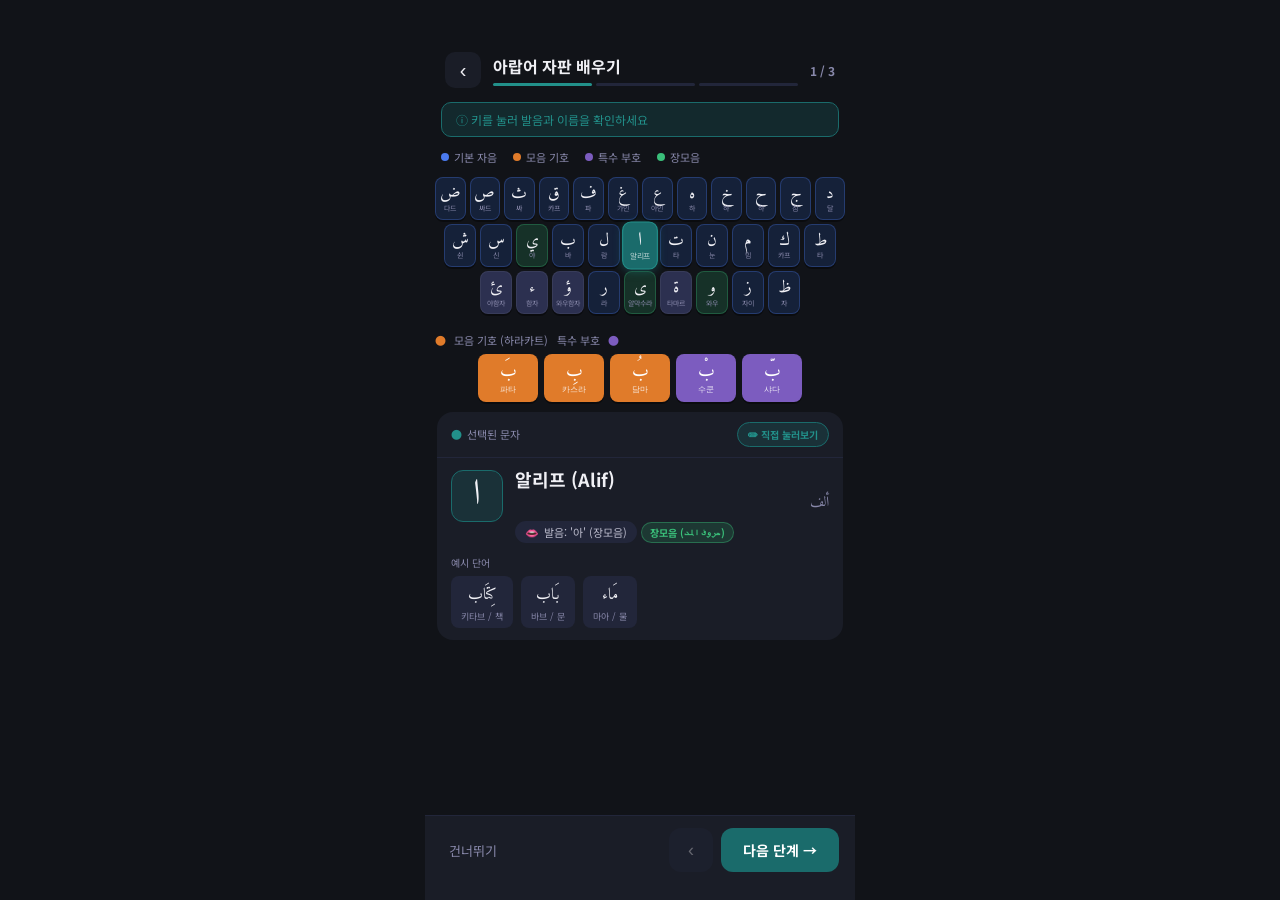
==== keyboard-guide.html @ 1292e9c2 "feat: 아랍어 키보드 가이드 화면 추가 (Step1 자판 + Step2 하라카트)" ====
<!DOCTYPE html>
<html lang="ko">
<head>
  <meta charset="UTF-8"/>
  <meta name="viewport" content="width=device-width, initial-scale=1.0"/>
  <title>아랍어 자판 배우기 — ArabType</title>
  <link rel="preconnect" href="https://fonts.googleapis.com"/>
  <link href="https://fonts.googleapis.com/css2?family=Amiri:wght@400;700&family=Noto+Sans+KR:wght@400;500;700&display=swap" rel="stylesheet"/>
  <style>
    *,*::before,*::after{box-sizing:border-box;margin:0;padding:0}
    :root{
      --bg:#111318;--surface:#1a1d27;--surface2:#22263a;--surface3:#2c3050;
      --primary:#1A6B6B;--primary-light:#22908a;--primary-dim:rgba(26,107,107,.25);
      --orange:#e07b2a;--orange-dim:rgba(224,123,42,.25);
      --purple:#7c5cbf;--purple-dim:rgba(124,92,191,.25);
      --green:#2a8a5a;--green-dim:rgba(42,138,90,.25);
      --blue:#2a5abf;--blue-dim:rgba(42,90,191,.2);
      --text:#f0f0f5;--text-dim:#8888aa;--text-mid:#bbbbcc;
      --radius:16px;--key-radius:8px;
    }
    body{background:var(--bg);color:var(--text);font-family:'Noto Sans KR',sans-serif;
      display:flex;justify-content:center;min-height:100vh}
    .screen{display:none;flex-direction:column;width:100%;max-width:430px;min-height:100vh}
    .screen.active{display:flex}

    /* ── HEADER ── */
    .guide-header{
      display:flex;align-items:center;gap:12px;
      padding:52px 20px 14px;
    }
    .back-btn{
      background:var(--surface);border:none;color:var(--text);
      font-size:20px;width:36px;height:36px;border-radius:10px;
      cursor:pointer;display:flex;align-items:center;justify-content:center;flex-shrink:0;
    }
    .header-center{flex:1}
    .header-title{font-size:16px;font-weight:700}
    .step-bars{display:flex;gap:4px;margin-top:5px}
    .step-bar{height:3px;flex:1;border-radius:2px;background:var(--surface2)}
    .step-bar.done{background:var(--primary-light)}
    .step-bar.active{background:var(--primary-light)}
    .step-label{font-size:12px;color:var(--text-dim);white-space:nowrap;font-weight:700}

    /* ── INFO BANNER ── */
    .info-banner{
      margin:0 16px 12px;
      background:var(--primary-dim);border:1px solid var(--primary);
      border-radius:10px;padding:8px 14px;
      font-size:12px;color:var(--primary-light);
      display:flex;align-items:center;gap:6px;
    }

    /* ── LEGEND ── */
    .legend{display:flex;flex-wrap:wrap;gap:10px 16px;padding:0 16px 12px}
    .legend-item{display:flex;align-items:center;gap:5px;font-size:11px;color:var(--text-dim)}
    .dot{width:8px;height:8px;border-radius:50%}
    .dot.blue{background:#4a7aef}
    .dot.orange{background:var(--orange)}
    .dot.purple{background:var(--purple)}
    .dot.green{background:#3abf7a}

    /* ── KEYBOARD ── */
    .keyboard-wrap{padding:0 10px 8px}
    .kb-row{display:flex;justify-content:center;gap:4px;margin-bottom:4px}
    .key{
      flex:1;max-width:32px;min-width:26px;
      background:var(--surface2);
      border-radius:var(--key-radius);
      padding:6px 2px;
      text-align:center;
      cursor:pointer;
      transition:transform .12s,box-shadow .12s;
      box-shadow:0 2px 0 rgba(0,0,0,.4);
      border:1px solid rgba(255,255,255,.06);
      user-select:none;
    }
    .key:active{transform:translateY(1px);box-shadow:0 1px 0 rgba(0,0,0,.4)}
    .key .ka{font-family:'Amiri',serif;font-size:17px;line-height:1.2;display:block}
    .key .kh{font-size:7px;color:var(--text-dim);line-height:1.1;display:block;margin-top:1px}
    .key.cat-basic{background:var(--blue-dim);border-color:rgba(74,122,239,.3)}
    .key.cat-long{background:var(--green-dim);border-color:rgba(58,191,122,.3)}
    .key.cat-special{background:var(--surface3)}
    .key.selected{
      background:var(--primary);border-color:var(--primary-light);
      box-shadow:0 2px 8px rgba(26,107,107,.5);
      transform:scale(1.12);
      z-index:2;position:relative;
    }
    .key.selected .kh{color:rgba(255,255,255,.7)}

    /* ── HARAKAT ROW ── */
    .harakat-section{padding:6px 10px 10px}
    .harakat-label{
      font-size:11px;color:var(--text-dim);
      display:flex;align-items:center;gap:8px;margin-bottom:6px;
    }
    .harakat-label::before,.harakat-label::after{content:'●'}
    .harakat-label::before{color:var(--orange)}
    .harakat-label::after{color:var(--purple)}
    .harakat-row{display:flex;gap:6px;justify-content:center}
    .h-key{
      flex:1;max-width:60px;
      padding:7px 4px;border-radius:8px;
      text-align:center;cursor:pointer;
      border:none;
      box-shadow:0 2px 0 rgba(0,0,0,.4);
      transition:transform .12s;
      user-select:none;
    }
    .h-key:active{transform:translateY(1px)}
    .h-key.orange{background:var(--orange);color:#fff}
    .h-key.purple{background:var(--purple);color:#fff}
    .h-key .hk-char{font-family:'Amiri',serif;font-size:18px;display:block;line-height:1.2}
    .h-key .hk-name{font-size:8px;display:block;opacity:.85;margin-top:1px}

    /* ── HINT CARD ── */
    .hint-card{
      margin:0 12px 12px;
      background:var(--surface);
      border-radius:var(--radius);
      overflow:hidden;
      flex-shrink:0;
    }
    .hint-card-header{
      display:flex;align-items:center;justify-content:space-between;
      padding:10px 14px;border-bottom:1px solid var(--surface2);
    }
    .hint-selected-label{font-size:11px;color:var(--text-dim);display:flex;align-items:center;gap:5px}
    .hint-selected-label::before{content:'●';color:var(--primary-light)}
    .hint-try-btn{
      background:var(--primary-dim);border:1px solid var(--primary);
      color:var(--primary-light);font-family:'Noto Sans KR',sans-serif;
      font-size:10px;font-weight:700;padding:4px 10px;border-radius:20px;cursor:pointer;
    }
    .hint-body{display:flex;gap:12px;padding:12px 14px}
    .hint-char{
      width:52px;height:52px;background:var(--primary-dim);
      border-radius:12px;display:flex;align-items:center;justify-content:center;
      font-family:'Amiri',serif;font-size:36px;flex-shrink:0;
      border:1px solid var(--primary);
    }
    .hint-info{flex:1}
    .hint-ko-name{font-size:18px;font-weight:700;line-height:1.1}
    .hint-ar-name{font-family:'Amiri',serif;font-size:14px;color:var(--text-dim);direction:rtl}
    .hint-pron{
      display:inline-flex;align-items:center;gap:5px;
      background:var(--surface2);border-radius:20px;
      padding:3px 10px;margin-top:6px;font-size:11px;color:var(--text-mid);
    }
    .hint-cat-badge{
      display:inline-block;margin-top:6px;
      padding:2px 8px;border-radius:20px;font-size:10px;font-weight:700;
    }
    .badge-long{background:var(--green-dim);color:#3abf7a;border:1px solid rgba(58,191,122,.4)}
    .badge-basic{background:var(--blue-dim);color:#6a9aff;border:1px solid rgba(74,122,239,.3)}
    .badge-special{background:var(--surface2);color:var(--text-dim)}
    .hint-examples{padding:0 14px 12px}
    .hint-examples-label{font-size:10px;color:var(--text-dim);margin-bottom:6px}
    .example-words{display:flex;gap:8px;flex-wrap:wrap}
    .ex-word{
      background:var(--surface2);border-radius:8px;
      padding:5px 10px;text-align:center;
    }
    .ex-word .ew-ar{font-family:'Amiri',serif;font-size:16px;direction:rtl;display:block}
    .ex-word .ew-ko{font-size:9px;color:var(--text-dim);display:block;margin-top:1px}

    /* ── BOTTOM NAV ── */
    .bottom-nav{
      margin-top:auto;
      display:flex;align-items:center;justify-content:space-between;
      padding:12px 16px 28px;
      background:var(--surface);
      border-top:1px solid var(--surface2);
    }
    .skip-btn{
      background:none;border:none;color:var(--text-dim);
      font-family:'Noto Sans KR',sans-serif;font-size:13px;cursor:pointer;padding:8px;
    }
    .nav-btns{display:flex;gap:8px}
    .prev-btn{
      width:44px;height:44px;background:var(--surface2);
      border:none;border-radius:12px;color:var(--text);
      font-size:18px;cursor:pointer;display:flex;align-items:center;justify-content:center;
    }
    .next-btn{
      background:var(--primary);border:none;border-radius:12px;
      color:#fff;font-family:'Noto Sans KR',sans-serif;
      font-size:14px;font-weight:700;padding:0 22px;height:44px;cursor:pointer;
    }

    /* ══════════════════════════════
       STEP 2 — HARAKAT SCREEN
    ══════════════════════════════ */
    .step2-intro{
      margin:0 16px 14px;
      background:linear-gradient(135deg,#7c2a00,#b84400);
      border-radius:var(--radius);padding:16px;text-align:center;
    }
    .step2-intro-title{font-size:18px;font-weight:700;margin-bottom:4px}
    .step2-intro-ar{font-family:'Amiri',serif;font-size:14px;color:rgba(255,255,255,.7);margin-bottom:6px}
    .step2-intro-desc{font-size:12px;color:rgba(255,255,255,.8);line-height:1.5}
    .ba-demo{display:flex;justify-content:center;gap:16px;margin-top:12px}
    .ba-card{
      background:rgba(0,0,0,.25);border-radius:10px;padding:8px 14px;text-align:center;
    }
    .ba-card .bc-ar{font-family:'Amiri',serif;font-size:28px;direction:rtl;display:block}
    .ba-card .bc-ko{font-size:11px;color:rgba(255,255,255,.7);display:block;margin-top:2px}

    .section-title2{font-size:13px;font-weight:700;padding:0 16px 8px;color:var(--text-mid)}

    .harakat-detail-card{
      margin:0 16px 10px;background:var(--surface);border-radius:var(--radius);
      display:flex;align-items:center;gap:12px;padding:12px 14px;
      cursor:pointer;border:1px solid transparent;transition:border-color .2s;
    }
    .harakat-detail-card:hover{border-color:var(--primary)}
    .hd-icon{
      width:44px;height:44px;border-radius:10px;
      display:flex;align-items:center;justify-content:center;
      font-family:'Amiri',serif;font-size:22px;flex-shrink:0;
    }
    .hd-icon.orange{background:rgba(224,123,42,.2);border:1px solid rgba(224,123,42,.4)}
    .hd-icon.purple2{background:rgba(124,92,191,.2);border:1px solid rgba(124,92,191,.4)}
    .hd-body{flex:1}
    .hd-name{font-size:14px;font-weight:700}
    .hd-ar{font-family:'Amiri',serif;font-size:11px;color:var(--text-dim);direction:rtl}
    .hd-desc{font-size:11px;color:var(--text-mid);margin-top:2px;line-height:1.4}
    .hd-ex{font-family:'Amiri',serif;font-size:13px;direction:rtl;color:var(--primary-light)}
    .hd-badge{
      font-size:10px;padding:2px 7px;border-radius:20px;font-weight:700;white-space:nowrap;
    }
    .badge-a{background:rgba(224,123,42,.2);color:var(--orange)}
    .badge-i{background:rgba(42,90,191,.2);color:#6a9aff}
    .badge-u{background:rgba(124,92,191,.2);color:#b08af5}

    /* ── QUIZ ── */
    .quiz-section{
      margin:0 16px 14px;background:var(--surface);
      border-radius:var(--radius);padding:14px;
    }
    .quiz-label{
      display:flex;align-items:center;gap:6px;
      font-size:12px;color:#f5c518;font-weight:700;margin-bottom:10px;
    }
    .quiz-word{
      font-family:'Amiri',serif;font-size:40px;
      text-align:center;direction:rtl;margin-bottom:12px;
      color:var(--text);display:block;
    }
    .quiz-choices{display:flex;gap:8px}
    .quiz-btn{
      flex:1;padding:10px;background:var(--surface2);
      border:2px solid transparent;border-radius:10px;
      font-family:'Noto Sans KR',sans-serif;font-size:13px;
      font-weight:500;color:var(--text);cursor:pointer;transition:all .2s;
    }
    .quiz-btn:hover{border-color:var(--primary)}
    .quiz-btn.correct{background:rgba(34,197,94,.15);border-color:#22c55e;color:#22c55e}
    .quiz-btn.wrong{background:rgba(239,68,68,.12);border-color:#ef4444;color:#ef4444;animation:shake .3s}
    @keyframes shake{0%,100%{transform:translateX(0)}25%{transform:translateX(-5px)}75%{transform:translateX(5px)}}
  </style>
</head>
<body>

<!-- ══════════════════ STEP 1 ══════════════════ -->
<div id="step1" class="screen active">
  <div class="guide-header">
    <button class="back-btn" onclick="goHome()">‹</button>
    <div class="header-center">
      <div class="header-title">아랍어 자판 배우기</div>
      <div class="step-bars">
        <div class="step-bar active" id="s1-bar1"></div>
        <div class="step-bar" id="s1-bar2"></div>
        <div class="step-bar" id="s1-bar3"></div>
      </div>
    </div>
    <div class="step-label">1 / 3</div>
  </div>

  <div class="info-banner">ⓘ 키를 눌러 발음과 이름을 확인하세요</div>

  <div class="legend">
    <div class="legend-item"><div class="dot blue"></div>기본 자음</div>
    <div class="legend-item"><div class="dot orange"></div>모음 기호</div>
    <div class="legend-item"><div class="dot purple"></div>특수 부호</div>
    <div class="legend-item"><div class="dot green"></div>장모음</div>
  </div>

  <div class="keyboard-wrap" id="keyboard"></div>

  <div class="harakat-section">
    <div class="harakat-label">모음 기호 (하라카트)&nbsp;&nbsp;&nbsp;특수 부호</div>
    <div class="harakat-row" id="harakat-row"></div>
  </div>

  <div class="hint-card" id="hint-card">
    <div class="hint-card-header">
      <div class="hint-selected-label">선택된 문자</div>
      <button class="hint-try-btn" onclick="goStep2()">✏ 직접 눌러보기</button>
    </div>
    <div class="hint-body">
      <div class="hint-char" id="hc-char">ا</div>
      <div class="hint-info">
        <div class="hint-ko-name" id="hc-ko">알리프 (Alif)</div>
        <div class="hint-ar-name" id="hc-ar">ألف</div>
        <div class="hint-pron">👄 <span id="hc-pron">발음: '아' (장모음)</span></div>
        <div class="hint-cat-badge badge-long" id="hc-badge">장모음 (حروف المد)</div>
      </div>
    </div>
    <div class="hint-examples">
      <div class="hint-examples-label">예시 단어</div>
      <div class="example-words" id="hc-examples"></div>
    </div>
  </div>

  <div class="bottom-nav">
    <button class="skip-btn" onclick="goHome()">건너뛰기</button>
    <div class="nav-btns">
      <button class="prev-btn" disabled style="opacity:.35">‹</button>
      <button class="next-btn" onclick="goStep2()">다음 단계 →</button>
    </div>
  </div>
</div>

<!-- ══════════════════ STEP 2 ══════════════════ -->
<div id="step2" class="screen">
  <div class="guide-header">
    <button class="back-btn" onclick="goStep1()">‹</button>
    <div class="header-center">
      <div class="header-title">모음 기호 익히기</div>
      <div class="step-bars">
        <div class="step-bar done"></div>
        <div class="step-bar active"></div>
        <div class="step-bar"></div>
      </div>
    </div>
    <div class="step-label">2 / 3</div>
  </div>

  <div class="step2-intro">
    <div class="step2-intro-title">하라카트 (حَرَكَات)</div>
    <div class="step2-intro-ar">حَرَكَات</div>
    <div class="step2-intro-desc">아랍어의 '단모음 기호'예요.<br>이 기호들이 정확한 발음을 알려줘요.</div>
    <div class="ba-demo">
      <div class="ba-card"><span class="bc-ar">بَ</span><span class="bc-ko">ba (바)</span></div>
      <div class="ba-card"><span class="bc-ar">بِ</span><span class="bc-ko">bi (비)</span></div>
      <div class="ba-card"><span class="bc-ar">بُ</span><span class="bc-ko">bu (부)</span></div>
    </div>
  </div>

  <div class="section-title2">기호별 상세 가이드</div>

  <div class="harakat-detail-card">
    <div class="hd-icon orange">بَ</div>
    <div class="hd-body">
      <div style="display:flex;align-items:center;gap:6px">
        <div class="hd-name">파타 (فَتْحَة)</div>
        <div class="hd-badge badge-a">단모음 A</div>
      </div>
      <div class="hd-desc">자음 위에 표시 · '아/에' 발음</div>
      <div class="hd-desc">예: <span class="hd-ex">كَتَبَ</span> 카타바 (쓰다)</div>
    </div>
  </div>

  <div class="harakat-detail-card">
    <div class="hd-icon orange">بِ</div>
    <div class="hd-body">
      <div style="display:flex;align-items:center;gap:6px">
        <div class="hd-name">카스라 (كَسْرَة)</div>
        <div class="hd-badge badge-i">단모음 I</div>
      </div>
      <div class="hd-desc">자음 아래에 표시 · '이' 발음</div>
      <div class="hd-desc">예: <span class="hd-ex">بِنْت</span> 빈트 (소녀)</div>
    </div>
  </div>

  <div class="harakat-detail-card">
    <div class="hd-icon orange">بُ</div>
    <div class="hd-body">
      <div style="display:flex;align-items:center;gap:6px">
        <div class="hd-name">담마 (ضَمَّة)</div>
        <div class="hd-badge badge-u">단모음 U</div>
      </div>
      <div class="hd-desc">자음 위에 와우 모양 · '우' 발음</div>
      <div class="hd-desc">예: <span class="hd-ex">كُتُب</span> 쿠투브 (책들)</div>
    </div>
  </div>

  <!-- QUIZ -->
  <div class="quiz-section">
    <div class="quiz-label">⚡ 빠른 연습 — 어떤 모음 기호인가요?</div>
    <span class="quiz-word" id="quiz-word">كِتَاب</span>
    <div class="quiz-choices">
      <button class="quiz-btn" id="q-fatha" onclick="answerQuiz('fatha')">파타</button>
      <button class="quiz-btn" id="q-kasra" onclick="answerQuiz('kasra')">카스라 ✓</button>
      <button class="quiz-btn" id="q-damma" onclick="answerQuiz('damma')">담마</button>
    </div>
  </div>

  <div class="bottom-nav">
    <button class="skip-btn" onclick="goHome()">건너뛰기</button>
    <div class="nav-btns">
      <button class="prev-btn" onclick="goStep1()">‹</button>
      <button class="next-btn" onclick="goHome()">완료 →</button>
    </div>
  </div>
</div>

<script>
// ── 문자 데이터 ──
const charData = {
  'ا': { ko:'알리프 (Alif)', ar:'ألف', pron:"발음: '아' (장모음)", cat:'long', catLabel:'장모음 (حروف المد)', examples:[{ar:'كِتَاب',ko:'키타브 / 책'},{ar:'بَاب',ko:'바브 / 문'},{ar:'مَاء',ko:'마아 / 물'}]},
  'ب': { ko:'바 (Ba)', ar:'بَاء', pron:"발음: 'b'", cat:'basic', catLabel:'기본 자음', examples:[{ar:'بَيْت',ko:'바이트 / 집'},{ar:'بَاب',ko:'바브 / 문'},{ar:'بِنْت',ko:'빈트 / 소녀'}]},
  'ت': { ko:'타 (Ta)', ar:'تَاء', pron:"발음: 't'", cat:'basic', catLabel:'기본 자음', examples:[{ar:'تَمْر',ko:'타므르 / 대추야자'},{ar:'تُفَّاح',ko:'투파흐 / 사과'}]},
  'ث': { ko:'싸 (Tha)', ar:'ثَاء', pron:"발음: 'th' (영어 thin)", cat:'basic', catLabel:'기본 자음', examples:[{ar:'ثَلَاثَة',ko:'쌀라싸 / 셋'},{ar:'ثَلْج',ko:'쌀지 / 눈'}]},
  'ج': { ko:'짐 (Jim)', ar:'جِيم', pron:"발음: 'j'", cat:'basic', catLabel:'기본 자음', examples:[{ar:'جَمَل',ko:'자말 / 낙타'},{ar:'جَمِيل',ko:'자밀 / 아름다운'}]},
  'ح': { ko:'하 (Ha)', ar:'حَاء', pron:"발음: 'h' (목 깊숙이)", cat:'basic', catLabel:'기본 자음', examples:[{ar:'حَلِيب',ko:'할립 / 우유'},{ar:'حَيَاة',ko:'하야 / 삶'}]},
  'خ': { ko:'하 (Kha)', ar:'خَاء', pron:"발음: 'kh' (독일 Bach)", cat:'basic', catLabel:'기본 자음', examples:[{ar:'خُبْز',ko:'후브즈 / 빵'},{ar:'خَيْر',ko:'하이르 / 좋음'}]},
  'د': { ko:'달 (Dal)', ar:'دَال', pron:"발음: 'd'", cat:'basic', catLabel:'기본 자음', examples:[{ar:'دَرْس',ko:'다르스 / 수업'},{ar:'دَاء',ko:'다 / 질병'}]},
  'ذ': { ko:'달 (Dhal)', ar:'ذَال', pron:"발음: 'dh' (영어 the)", cat:'basic', catLabel:'기본 자음', examples:[{ar:'ذَهَب',ko:'다합 / 금'},{ar:'ذِئْب',ko:'디으브 / 늑대'}]},
  'ر': { ko:'라 (Ra)', ar:'رَاء', pron:"발음: 'r' (굴리는 r)", cat:'basic', catLabel:'기본 자음', examples:[{ar:'رَجُل',ko:'라줄 / 남자'},{ar:'رَأْس',ko:'라스 / 머리'}]},
  'ز': { ko:'자이 (Zay)', ar:'زَاي', pron:"발음: 'z'", cat:'basic', catLabel:'기본 자음', examples:[{ar:'زَيْت',ko:'자이트 / 기름'},{ar:'زَهْرَة',ko:'자흐라 / 꽃'}]},
  'س': { ko:'신 (Sin)', ar:'سِين', pron:"발음: 's'", cat:'basic', catLabel:'기본 자음', examples:[{ar:'سَمَك',ko:'사막 / 물고기'},{ar:'سَمَاء',ko:'사마 / 하늘'}]},
  'ش': { ko:'쉰 (Shin)', ar:'شِين', pron:"발음: 'sh'", cat:'basic', catLabel:'기본 자음', examples:[{ar:'شَمْس',ko:'샴스 / 태양'},{ar:'شَجَرَة',ko:'샤자라 / 나무'}]},
  'ص': { ko:'싸드 (Sad)', ar:'صَاد', pron:"발음: 강조 's'", cat:'basic', catLabel:'기본 자음', examples:[{ar:'صَبَاح',ko:'사바흐 / 아침'},{ar:'صَغِير',ko:'사기르 / 작은'}]},
  'ض': { ko:'다드 (Dad)', ar:'ضَاد', pron:"발음: 강조 'd'", cat:'basic', catLabel:'기본 자음', examples:[{ar:'ضَوء',ko:'다우 / 빛'},{ar:'ضَرَب',ko:'다라바 / 치다'}]},
  'ط': { ko:'타 (Ta)', ar:'طَاء', pron:"발음: 강조 't'", cat:'basic', catLabel:'기본 자음', examples:[{ar:'طَعَام',ko:'타암 / 음식'},{ar:'طَيِّب',ko:'타입 / 좋은'}]},
  'ظ': { ko:'자 (Zha)', ar:'ظَاء', pron:"발음: 강조 'dh'", cat:'basic', catLabel:'기본 자음', examples:[{ar:'ظَهْر',ko:'자흐르 / 등/낮'},{ar:'ظَرِيف',ko:'자리프 / 재치있는'}]},
  'ع': { ko:'아인 (Ayn)', ar:'عَيْن', pron:"발음: 목 조이는 '아'", cat:'basic', catLabel:'기본 자음', examples:[{ar:'عَيْن',ko:'아인 / 눈'},{ar:'عَرَب',ko:'아랍 / 아랍인'}]},
  'غ': { ko:'가인 (Ghayn)', ar:'غَيْن', pron:"발음: 'gh' (파리지엥 r)", cat:'basic', catLabel:'기본 자음', examples:[{ar:'غُرْفَة',ko:'구르파 / 방'},{ar:'غَنِي',ko:'가니 / 부유한'}]},
  'ف': { ko:'파 (Fa)', ar:'فَاء', pron:"발음: 'f'", cat:'basic', catLabel:'기본 자음', examples:[{ar:'فُول',ko:'풀 / 콩'},{ar:'فَرَح',ko:'파라흐 / 기쁨'}]},
  'ق': { ko:'카프 (Qaf)', ar:'قَاف', pron:"발음: 목 깊숙이 'k'", cat:'basic', catLabel:'기본 자음', examples:[{ar:'قَلَم',ko:'칼람 / 펜'},{ar:'قَمَر',ko:'카마르 / 달'}]},
  'ك': { ko:'카프 (Kaf)', ar:'كَاف', pron:"발음: 'k'", cat:'basic', catLabel:'기본 자음', examples:[{ar:'كِتَاب',ko:'키타브 / 책'},{ar:'كَلْب',ko:'칼브 / 개'}]},
  'ل': { ko:'람 (Lam)', ar:'لَام', pron:"발음: 'l'", cat:'basic', catLabel:'기본 자음', examples:[{ar:'لَيْل',ko:'라일 / 밤'},{ar:'لَبَن',ko:'라반 / 우유'}]},
  'م': { ko:'밈 (Mim)', ar:'مِيم', pron:"발음: 'm'", cat:'basic', catLabel:'기본 자음', examples:[{ar:'مَاء',ko:'마아 / 물'},{ar:'مَدْرَسَة',ko:'마드라사 / 학교'}]},
  'ن': { ko:'눈 (Nun)', ar:'نُون', pron:"발음: 'n'", cat:'basic', catLabel:'기본 자음', examples:[{ar:'نَار',ko:'나르 / 불'},{ar:'نَهْر',ko:'나흐르 / 강'}]},
  'ه': { ko:'하 (Ha)', ar:'هَاء', pron:"발음: 'h'", cat:'basic', catLabel:'기본 자음', examples:[{ar:'هَوَاء',ko:'하와 / 공기'},{ar:'هِلَال',ko:'힐랄 / 초승달'}]},
  'و': { ko:'와우 (Waw)', ar:'وَاو', pron:"발음: 'w' 또는 장모음 'uu'", cat:'long', catLabel:'장모음 (حروف المد)', examples:[{ar:'وَلَد',ko:'왈라드 / 소년'},{ar:'وَرْد',ko:'와르드 / 장미'}]},
  'ي': { ko:'야 (Ya)', ar:'يَاء', pron:"발음: 'y' 또는 장모음 'ii'", cat:'long', catLabel:'장모음 (حروف المد)', examples:[{ar:'يَوْم',ko:'야움 / 날'},{ar:'يَد',ko:'야드 / 손'}]},
  'ى': { ko:'알리프 막수라', ar:'أَلِف مَقْصُورَة', pron:"발음: '아' (장모음, 단어 끝)", cat:'long', catLabel:'장모음 (حروف المد)', examples:[{ar:'مُوسَى',ko:'무사 / 모세'},{ar:'عِيسَى',ko:'이사 / 예수'}]},
  'ة': { ko:'타 마르부타', ar:'تَاء مَرْبُوطَة', pron:"발음: 'a' (여성형 어미)", cat:'special', catLabel:'특수 문자', examples:[{ar:'مَدِينَة',ko:'마디나 / 도시'},{ar:'مَدْرَسَة',ko:'마드라사 / 학교'}]},
  'ء': { ko:'함자', ar:'هَمْزَة', pron:"발음: 성문 파열음 '으'", cat:'special', catLabel:'특수 문자', examples:[{ar:'سَأَل',ko:'사알라 / 질문하다'},{ar:'رَأْس',ko:'라스 / 머리'}]},
  'ئ': { ko:'야 함자', ar:'يَاء بِهَمْزَة', pron:"발음: 함자 + 'ii'", cat:'special', catLabel:'특수 문자', examples:[{ar:'شَيْئًا',ko:'샤이안 / 무언가'}]},
  'ؤ': { ko:'와우 함자', ar:'وَاو بِهَمْزَة', pron:"발음: 함자 + 'uu'", cat:'special', catLabel:'특수 문자', examples:[{ar:'مُؤَلِّف',ko:'무알리프 / 저자'}]},
};

const harakatData = [
  { char:'بَ', name:'파타', color:'orange' },
  { char:'بِ', name:'카스라', color:'orange' },
  { char:'بُ', name:'담마', color:'orange' },
  { char:'بْ', name:'수쿤', color:'purple' },
  { char:'بّ', name:'샤다', color:'purple' },
];

const keyboardLayout = [
  ['ض','ص','ث','ق','ف','غ','ع','ه','خ','ح','ج','د'],
  ['ش','س','ي','ب','ل','ا','ت','ن','م','ك','ط'],
  ['ئ','ء','ؤ','ر','ى','ة','و','ز','ظ'],
];

const koreanHints = {
  'ض':'다드','ص':'싸드','ث':'싸','ق':'카프','ف':'파','غ':'가인','ع':'아인','ه':'하',
  'خ':'하','ح':'하','ج':'짐','د':'달','ش':'쉰','س':'신','ي':'야','ب':'바','ل':'람',
  'ا':'알리프','ت':'타','ن':'눈','م':'밈','ك':'카프','ط':'타','ئ':'야함자','ء':'함자',
  'ؤ':'와우함자','ر':'라','ى':'알막수라','ة':'타마르','و':'와우','ز':'자이','ظ':'자',
};

let selectedKey = 'ا';

function getCat(ch) {
  if (!charData[ch]) return 'basic';
  return charData[ch].cat;
}

function buildKeyboard() {
  const kb = document.getElementById('keyboard');
  keyboardLayout.forEach(row => {
    const rowEl = document.createElement('div');
    rowEl.className = 'kb-row';
    row.forEach(ch => {
      const key = document.createElement('div');
      const cat = getCat(ch);
      key.className = `key cat-${cat}${ch === selectedKey ? ' selected' : ''}`;
      key.innerHTML = `<span class="ka">${ch}</span><span class="kh">${koreanHints[ch]||''}</span>`;
      key.addEventListener('click', () => selectKey(ch));
      rowEl.appendChild(key);
    });
    kb.appendChild(rowEl);
  });
}

function buildHarakat() {
  const row = document.getElementById('harakat-row');
  harakatData.forEach(h => {
    const btn = document.createElement('button');
    btn.className = `h-key ${h.color}`;
    btn.innerHTML = `<span class="hk-char">${h.char}</span><span class="hk-name">${h.name}</span>`;
    row.appendChild(btn);
  });
}

function selectKey(ch) {
  selectedKey = ch;
  document.querySelectorAll('.key').forEach(k => {
    const ka = k.querySelector('.ka').textContent;
    k.classList.toggle('selected', ka === ch);
  });
  updateHintCard(ch);
}

function updateHintCard(ch) {
  const d = charData[ch];
  if (!d) return;
  document.getElementById('hc-char').textContent = ch;
  document.getElementById('hc-ko').textContent = d.ko;
  document.getElementById('hc-ar').textContent = d.ar;
  document.getElementById('hc-pron').textContent = d.pron;
  const badge = document.getElementById('hc-badge');
  badge.textContent = d.catLabel;
  badge.className = 'hint-cat-badge ' + (d.cat === 'long' ? 'badge-long' : d.cat === 'basic' ? 'badge-basic' : 'badge-special');
  const exEl = document.getElementById('hc-examples');
  exEl.innerHTML = '';
  (d.examples || []).forEach(ex => {
    const div = document.createElement('div');
    div.className = 'ex-word';
    div.innerHTML = `<span class="ew-ar">${ex.ar}</span><span class="ew-ko">${ex.ko}</span>`;
    exEl.appendChild(div);
  });
}

function goStep1() {
  document.getElementById('step2').classList.remove('active');
  document.getElementById('step1').classList.add('active');
}
function goStep2() {
  document.getElementById('step1').classList.remove('active');
  document.getElementById('step2').classList.add('active');
}
function goHome() {
  location.href = 'index.html';
}

// Quiz
const quizAnswers = { 'q-fatha': false, 'q-kasra': true, 'q-damma': false };
let quizDone = false;
function answerQuiz(choice) {
  if (quizDone) return;
  quizDone = true;
  const correct = choice === 'kasra';
  const ids = ['q-fatha','q-kasra','q-damma'];
  ids.forEach(id => {
    const btn = document.getElementById(id);
    if (id === 'q-kasra') btn.classList.add('correct');
    else if (id === `q-${choice}` && !correct) btn.classList.add('wrong');
  });
  setTimeout(() => {
    quizDone = false;
    ids.forEach(id => document.getElementById(id).classList.remove('correct','wrong'));
  }, 1800);
}

buildKeyboard();
buildHarakat();
updateHintCard('ا');
</script>
</body>
</html>
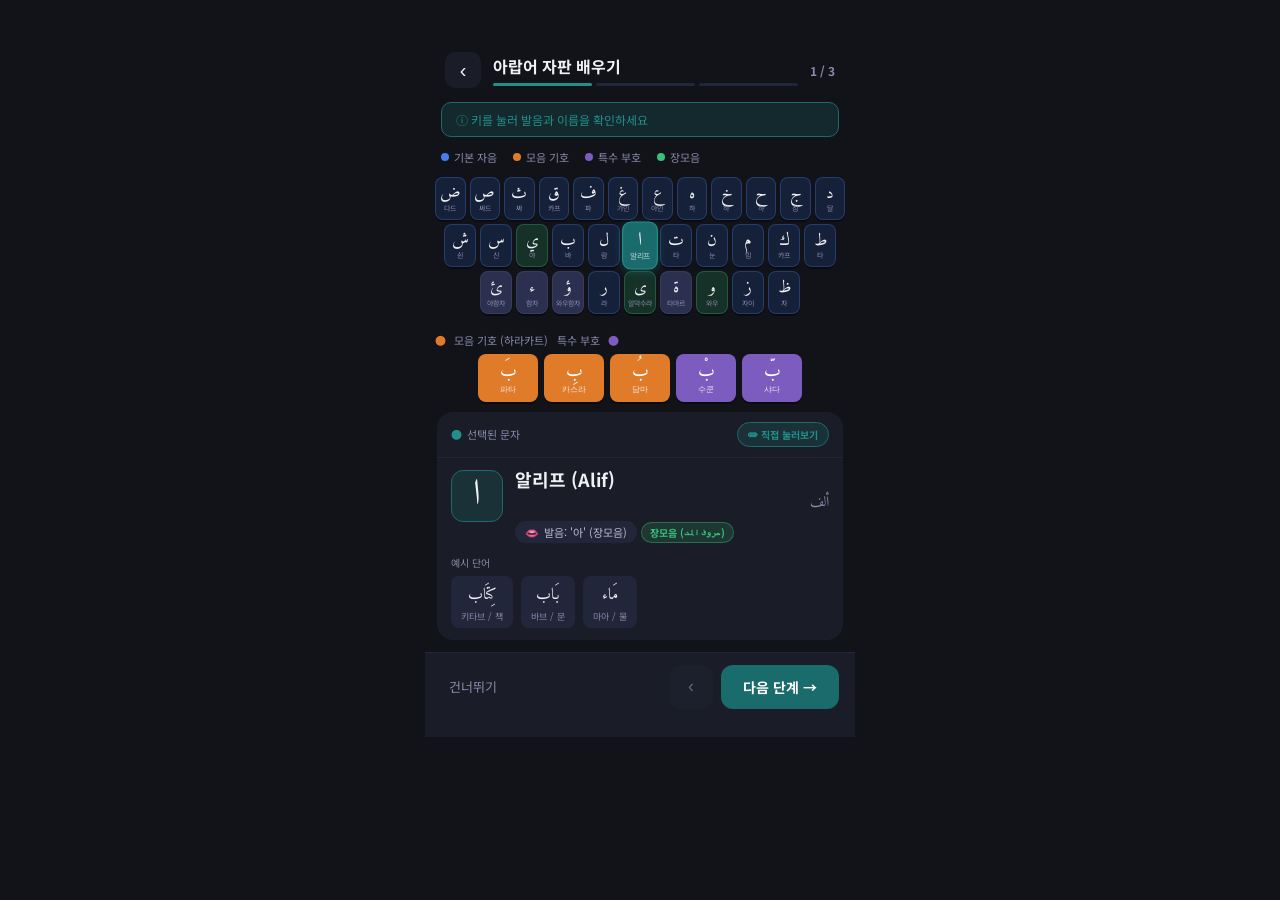
==== commit 63fd8a52: "fix: 모바일 레이아웃 수정 — safe-area, 100vh 버그, 키보드 가림 현상 해결" ====
--- a/keyboard-guide.html
+++ b/keyboard-guide.html
@@ -2,7 +2,7 @@
 <html lang="ko">
 <head>
   <meta charset="UTF-8"/>
-  <meta name="viewport" content="width=device-width, initial-scale=1.0"/>
+  <meta name="viewport" content="width=device-width, initial-scale=1.0, viewport-fit=cover"/>
   <title>아랍어 자판 배우기 — ArabType</title>
   <link rel="preconnect" href="https://fonts.googleapis.com"/>
   <link href="https://fonts.googleapis.com/css2?family=Amiri:wght@400;700&family=Noto+Sans+KR:wght@400;500;700&display=swap" rel="stylesheet"/>
@@ -19,14 +19,18 @@
       --radius:16px;--key-radius:8px;
     }
     body{background:var(--bg);color:var(--text);font-family:'Noto Sans KR',sans-serif;
-      display:flex;justify-content:center;min-height:100vh}
-    .screen{display:none;flex-direction:column;width:100%;max-width:430px;min-height:100vh}
+      display:flex;justify-content:center;min-height:100vh;min-height:-webkit-fill-available;
+      -webkit-text-size-adjust:100%}
+    .screen{display:none;flex-direction:column;width:100%;max-width:430px;
+      min-height:100vh;min-height:-webkit-fill-available;
+      padding-bottom:calc(24px + env(safe-area-inset-bottom,0px));
+      -webkit-overflow-scrolling:touch;overflow-y:auto}
     .screen.active{display:flex}
 
     /* ── HEADER ── */
     .guide-header{
       display:flex;align-items:center;gap:12px;
-      padding:52px 20px 14px;
+      padding:max(52px, calc(env(safe-area-inset-top,0px) + 12px)) 20px 14px;
     }
     .back-btn{
       background:var(--surface);border:none;color:var(--text);
@@ -168,9 +172,10 @@
     .bottom-nav{
       margin-top:auto;
       display:flex;align-items:center;justify-content:space-between;
-      padding:12px 16px 28px;
+      padding:12px 16px calc(28px + env(safe-area-inset-bottom,0px));
       background:var(--surface);
       border-top:1px solid var(--surface2);
+      position:sticky;bottom:0;
     }
     .skip-btn{
       background:none;border:none;color:var(--text-dim);
